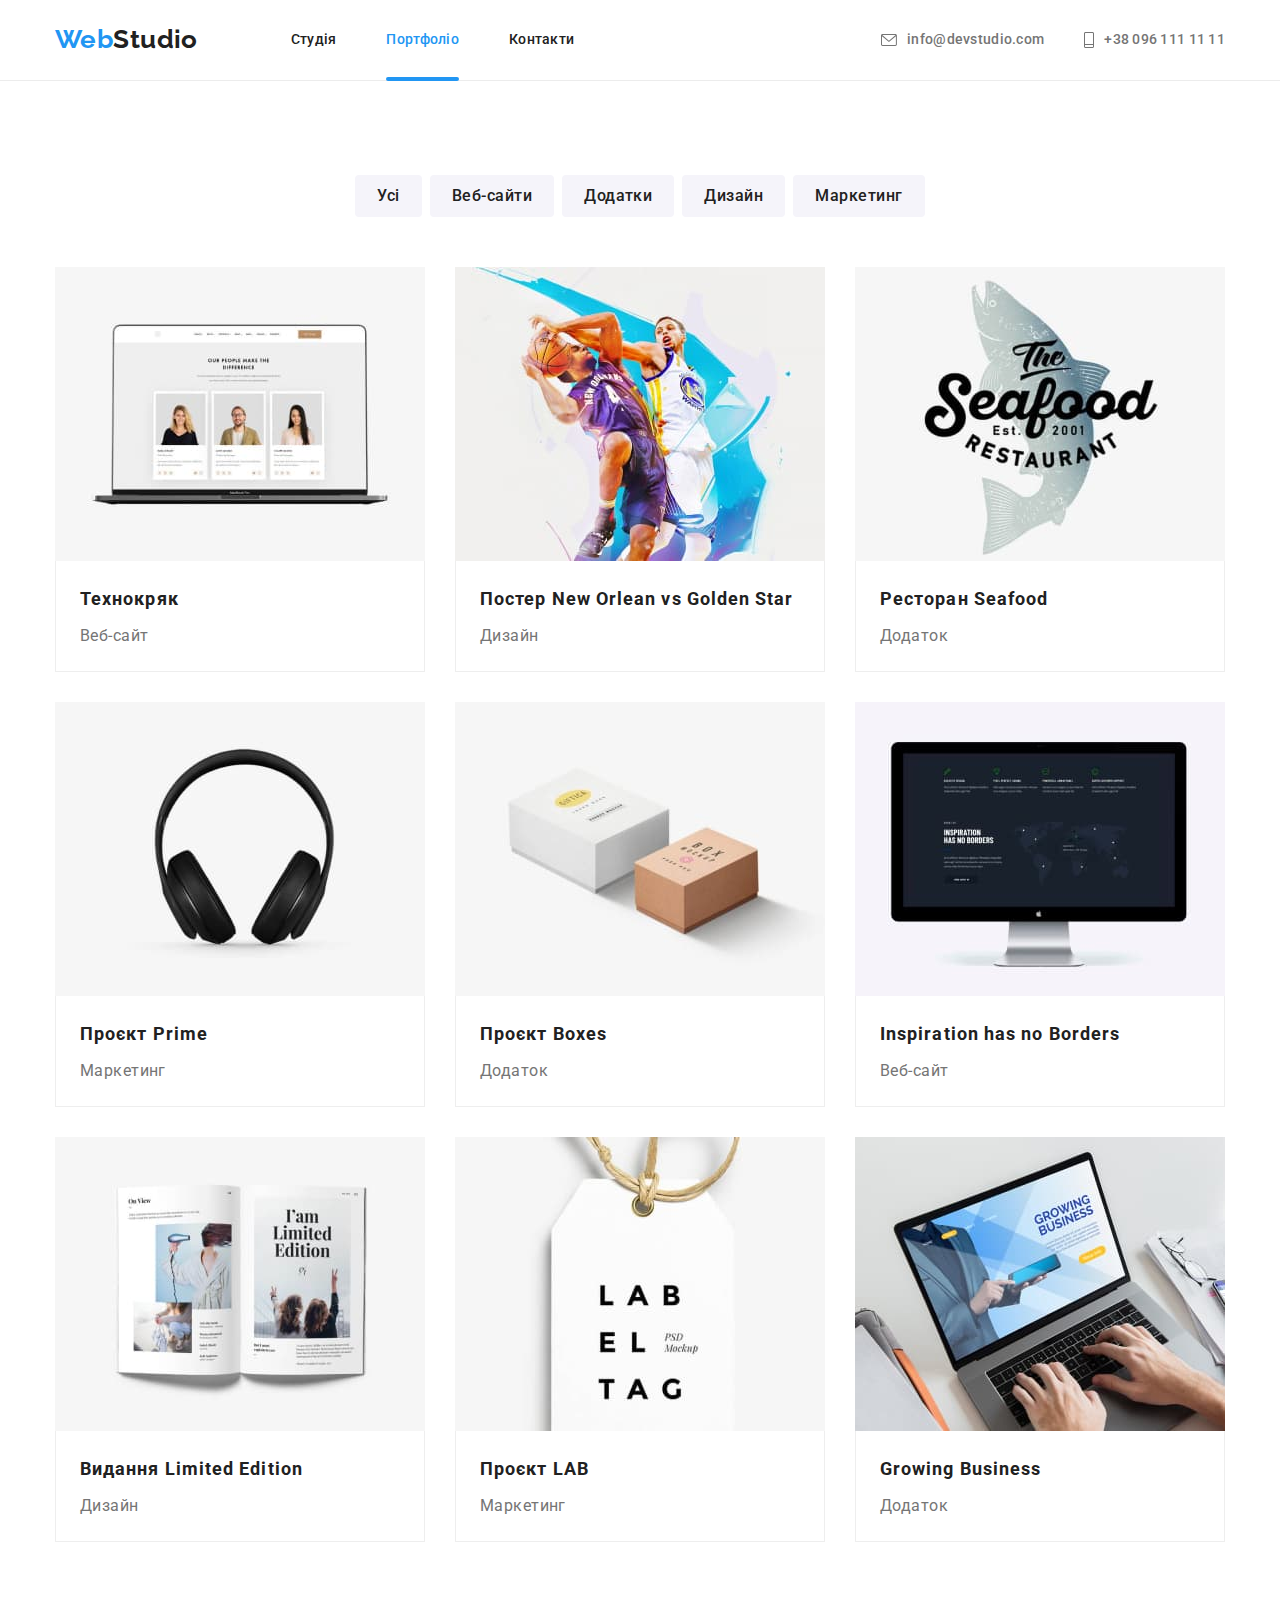
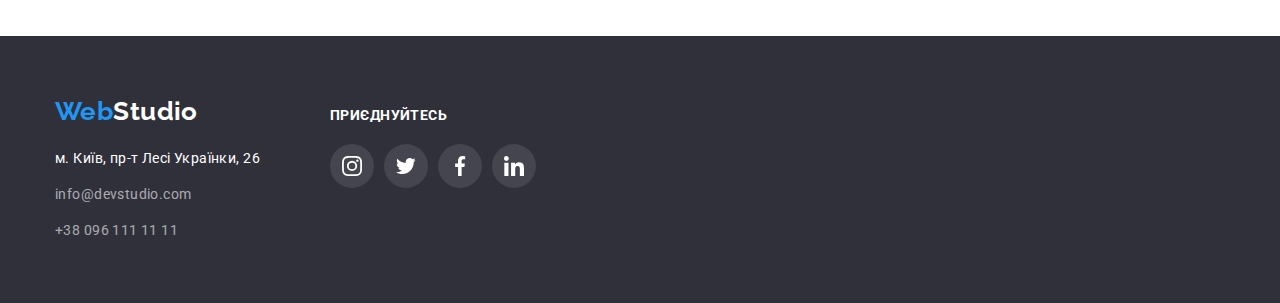
==== portfolio.html @ c4ae7ac5 "hw-06" ====
<!DOCTYPE html>
<html lang="uk">
  <head>
    <meta charset="UTF-8" />
    <meta http-equiv="X-UA-Compatible" content="IE=edge" />
    <meta name="viewport" content="width=device-width, initial-scale=1.0" />
    <title>Portfolio</title>
    <link
      rel="stylesheet"
      href="https://cdnjs.cloudflare.com/ajax/libs/modern-normalize/1.1.0/modern-normalize.min.css"
    />
    <link rel="stylesheet" href="./css/styles.css" />
    <link
      href="https://fonts.googleapis.com/css2?family=Raleway:wght@700&family=Roboto:wght@400;500;700;900&display=swap"
      rel="stylesheet"
    />
  </head>
  <body>
    <header>
      <div class="container">
        <nav class="site-nav">
          <a href="./index.html" class="header-logo logo link">Web<span>Studio</span></a>
          <ul class="site-nav-list list">
            <li class="site-nav-items">
              <a href="./index.html" class="site-nav-link link">Студія</a>
            </li>
            <li class="site-nav-items">
              <a href="./portfolio.html" class="site-nav-link link current">Портфоліо</a>
            </li>
            <li class="site-nav-items"><a href="" class="site-nav-link link">Контакти</a></li>
          </ul>
        </nav>
        <ul class="contact-list list">
          <li class="contact-list-items">
            <a href="mailto:info@devstudio.com" class="contact-link contact-link-mail link"
              ><svg class="contact-icons" width="16" height="12">
                <use href="./images/icons.svg#icon-mail"></use></svg
              >info@devstudio.com</a
            >
          </li>
          <li class="contact-list-items">
            <a href="tel:+380961111111" class="contact-link contact-link-tel link">
              <svg class="contact-icons" width="10" height="16">
                <use href="./images/icons.svg#icon-smartphone"></use></svg
              >+38 096 111 11 11</a
            >
          </li>
        </ul>
      </div>
    </header>
    <main>
      <section class="hero-section">
        <div class="container">
          <h1 class="visually-hidden">Портфоліо</h1>
          <ul class="filter-list list">
            <li class="filter-list-item">
              <button type="button" class="filter-btn btn">Усі</button>
            </li>
            <li class="filter-list-item">
              <button type="button" class="filter-btn btn">Веб-сайти</button>
            </li>
            <li class="filter-list-item">
              <button type="button" class="filter-btn btn">Додатки</button>
            </li>
            <li class="filter-list-item">
              <button type="button" class="filter-btn btn">Дизайн</button>
            </li>
            <li class="filter-list-item">
              <button type="button" class="filter-btn btn">Маркетинг</button>
            </li>
          </ul>
          <ul class="example-list list">
            <li class="example-list-item item">
              <a href="#" class="example-link">
                <div class="example-description">
                  <img
                    src="./images/portfolio-img-1.jpg"
                    alt="Технокряк"
                    width="370"
                    class="example-img img"
                  />
                  <div class="example-overlay">
                    <p class="example-description-text text">
                      Ресурс пропонує комплексні пропозиції з різним рівнем функціоналу та сервісів.
                      Все це дозволить відвідувачу отримати вичерпні відомості про компанію чи
                      приватну особу.
                    </p>
                  </div>
                </div>
                <div class="example-border">
                  <h2 class="example-title">Технокряк</h2>
                  <p class="example-text text">Веб-сайт</p>
                </div>
              </a>
            </li>
            <li class="example-list-item item">
              <a href="#" class="example-link">
                <div class="example-description">
                  <img
                    src="./images/portfolio-img-2.jpg"
                    alt="Постер New Orlean vs Golden Star"
                    width="370"
                    class="example-img img"
                  />
                  <div class="example-overlay">
                    <p class="example-description-text text">
                      Ресурс пропонує комплексні пропозиції з різним рівнем функціоналу та сервісів.
                      Все це дозволить відвідувачу отримати вичерпні відомості про компанію чи
                      приватну особу.
                    </p>
                  </div>
                </div>
                <div class="example-border">
                  <h2 class="example-title">Постер New Orlean vs Golden Star</h2>
                  <p class="example-text text">Дизайн</p>
                </div>
              </a>
            </li>
            <li class="example-list-item item">
              <a href="#" class="example-link">
                <div class="example-description">
                  <img
                    src="./images/portfolio-img-3.jpg"
                    alt="Ресторан Seafood"
                    width="370"
                    class="example-img img"
                  />
                  <div class="example-overlay">
                    <p class="example-description-text text">
                      Ресурс пропонує комплексні пропозиції з різним рівнем функціоналу та сервісів.
                      Все це дозволить відвідувачу отримати вичерпні відомості про компанію чи
                      приватну особу.
                    </p>
                  </div>
                </div>
                <div class="example-border">
                  <h2 class="example-title">Ресторан Seafood</h2>
                  <p class="example-text text">Додаток</p>
                </div>
              </a>
            </li>
            <li class="example-list-item item">
              <a href="#" class="example-link">
                <div class="example-description">
                  <img
                    src="./images/portfolio-img-4.jpg"
                    alt="Проєкт Prime"
                    width="370"
                    class="example-img img"
                  />
                  <div class="example-overlay">
                    <p class="example-description-text text">
                      Ресурс пропонує комплексні пропозиції з різним рівнем функціоналу та сервісів.
                      Все це дозволить відвідувачу отримати вичерпні відомості про компанію чи
                      приватну особу.
                    </p>
                  </div>
                </div>
                <div class="example-border">
                  <h2 class="example-title">Проєкт Prime</h2>
                  <p class="example-text text">Маркетинг</p>
                </div>
              </a>
            </li>
            <li class="example-list-item item">
              <a href="#" class="example-link">
                <div class="example-description">
                  <img
                    src="./images/portfolio-img-5.jpg"
                    alt="Проєкт Boxes"
                    width="370"
                    class="example-img img"
                  />
                  <div class="example-overlay">
                    <p class="example-description-text text">
                      Ресурс пропонує комплексні пропозиції з різним рівнем функціоналу та сервісів.
                      Все це дозволить відвідувачу отримати вичерпні відомості про компанію чи
                      приватну особу.
                    </p>
                  </div>
                </div>
                <div class="example-border">
                  <h2 class="example-title">Проєкт Boxes</h2>
                  <p class="example-text text">Додаток</p>
                </div>
              </a>
            </li>
            <li class="example-list-item item">
              <a href="#" class="example-link">
                <div class="example-description">
                  <img
                    src="./images/portfolio-img-6.jpg"
                    alt="Inspiration has no Borders"
                    width="370"
                    class="example-img img"
                  />
                  <div class="example-overlay">
                    <p class="example-description-text text">
                      Ресурс пропонує комплексні пропозиції з різним рівнем функціоналу та сервісів.
                      Все це дозволить відвідувачу отримати вичерпні відомості про компанію чи
                      приватну особу.
                    </p>
                  </div>
                </div>
                <div class="example-border">
                  <h2 class="example-title">Inspiration has no Borders</h2>
                  <p class="example-text text">Веб-сайт</p>
                </div>
              </a>
            </li>
            <li class="example-list-item item">
              <a href="#" class="example-link">
                <div class="example-description">
                  <img
                    src="./images/portfolio-img-9.jpg"
                    alt="Видання Limited Edition"
                    width="370"
                    class="example-img img"
                  />
                  <div class="example-overlay">
                    <p class="example-description-text text">
                      Ресурс пропонує комплексні пропозиції з різним рівнем функціоналу та сервісів.
                      Все це дозволить відвідувачу отримати вичерпні відомості про компанію чи
                      приватну особу.
                    </p>
                  </div>
                </div>
                <div class="example-border">
                  <h2 class="example-title">Видання Limited Edition</h2>
                  <p class="example-text text">Дизайн</p>
                </div>
              </a>
            </li>
            <li class="example-list-item item">
              <a href="#" class="example-link">
                <div class="example-description">
                  <img
                    src="./images/portfolio-img-8.jpg"
                    alt="Проєкт LAB"
                    width="370"
                    class="example-img img"
                  />
                  <div class="example-overlay">
                    <p class="example-description-text text">
                      Ресурс пропонує комплексні пропозиції з різним рівнем функціоналу та сервісів.
                      Все це дозволить відвідувачу отримати вичерпні відомості про компанію чи
                      приватну особу.
                    </p>
                  </div>
                </div>
                <div class="example-border">
                  <h2 class="example-title">Проєкт LAB</h2>
                  <p class="example-text text">Маркетинг</p>
                </div>
              </a>
            </li>
            <li class="example-list-item item">
              <a href="#" class="example-link">
                <div class="example-description">
                  <img
                    src="./images/portfolio-img-7.jpg"
                    alt="Growing Business"
                    width="370"
                    class="example-img img"
                  />
                  <div class="example-overlay">
                    <p class="example-description-text text">
                      Ресурс пропонує комплексні пропозиції з різним рівнем функціоналу та сервісів.
                      Все це дозволить відвідувачу отримати вичерпні відомості про компанію чи
                      приватну особу.
                    </p>
                  </div>
                </div>
                <div class="example-border">
                  <h2 class="example-title">Growing Business</h2>
                  <p class="example-text text">Додаток</p>
                </div>
              </a>
            </li>
          </ul>
        </div>
      </section>
    </main>
    <footer class="footer">
      <div class="container">
        <div class="footer-div">
          <div class="footer-adress">
            <a href="./index.html" class="footer-logo logo link">Web<span>Studio</span></a>
            <address class="footer-contact">
              <ul class="footer-contact-list list">
                <li class="footer-contact-item item">
                  <a
                    href="https://www.google.com.ua/maps/place/%D0%B1%D1%83%D0%BB.+%D0%9B%D0%B5%D1%81%D0%B8+%D0%A3%D0%BA%D1%80%D0%B0%D0%B8%D0%BD%D0%BA%D0%B8,+26,+%D0%9A%D0%B8%D0%B5%D0%B2,+%D0%A3%D0%BA%D1%80%D0%B0%D0%B8%D0%BD%D0%B0,+02000/@50.4265841,30.5361971,17z/data=!3m1!4b1!4m5!3m4!1s0x40d4cf0e033ecbe9:0x57a4dffefec77da0!8m2!3d50.4265807!4d30.5383858?hl=ru"
                    target="_blank"
                    rel="noreferrer noopener"
                    class="footer-contact-address link"
                    >м. Київ, пр-т Лесі Українки, 26</a
                  >
                </li>
                <li class="footer-contact-item item">
                  <a href="mailto:info@devstudio.com" class="footer-contact-link link"
                    >info@devstudio.com</a
                  >
                </li>
                <li class="footer-contact-item item">
                  <a href="tel:+380961111111" class="footer-contact-link link">+38 096 111 11 11</a>
                </li>
              </ul>
            </address>
          </div>
          <div class="footer-soc">
            <p class="footer-text text">Приєднуйтесь</p>
            <ul class="footer-soc-list list">
              <li class="footer-soc-item">
                <a class="footer-soc-link" href="#">
                  <svg class="footer-soc-icons" width="20" height="20">
                    <use href="./images/icons.svg#icon-instagram"></use>
                  </svg>
                </a>
              </li>
              <li class="footer-soc-item">
                <a class="footer-soc-link" href="#">
                  <svg class="footer-soc-icons" width="20" height="20">
                    <use href="./images/icons.svg#icon-twitter"></use>
                  </svg>
                </a>
              </li>
              <li class="footer-soc-item">
                <a class="footer-soc-link" href="#">
                  <svg class="footer-soc-icons" width="20" height="20">
                    <use href="./images/icons.svg#icon-facebook"></use>
                  </svg>
                </a>
              </li>
              <li class="footer-soc-item">
                <a class="footer-soc-link" href="#">
                  <svg class="footer-soc-icons" width="20" height="20">
                    <use href="./images/icons.svg#icon-linkedin"></use>
                  </svg>
                </a>
              </li>
            </ul>
          </div>
        </div>
      </div>
    </footer>
  </body>
</html>
---- css/styles.css ----
:root {
  --hero-text-color: #ffffff;
  --primary-text-color: #212121;
  --secondary-text-color: #757575;
  --primary-background-color: #ffffff;
  --secondary-background-color: #f5f4fa;
  --hero-footer-background-color: #2f303a;
  --accent: #2196f3;
  --footer-contact-link-color: rgba(255, 255, 255, 0.6);
  --btn-accent-color: #188ce8;
  --border: #ececec;
  --example-border: #eeeeee;
  --icon-primary-color: #afb1b8;
  --footer-bg-icon-color: rgba(255, 255, 255, 0.1);
  --thumb-overlay: rgba(47, 48, 58, 0.8);
  --backdrop: rgba(0, 0, 0, 0.2);
  --modal-close-icon-border: rgba(0, 0, 0, 0.1);
  --example-overlay: rgba(33, 150, 243, 0.9);
  --form-input-border: rgba(33, 33, 33, 0.2);
  --textarea-text-color: rgba(117, 117, 117, 0.5);
  --footer-input-border: rgba(255, 255, 255, 0.3);
}

body {
  font-family: 'Roboto', sans-serif;
  font-size: 14px;
  line-height: 1.71;
  letter-spacing: 0.03em;
  color: var(--secondary-text-color);
  background-color: var(--primary-background-color);
}

p,
h1,
h2,
h3,
h4,
h5,
h6,
ul,
ol {
  margin: 0;
  padding: 0;
}

.container {
  width: 1200px;
  margin-left: auto;
  margin-right: auto;
  padding-left: 15px;
  padding-right: 15px;
}

img {
  display: block;
}

.link {
  text-decoration: none;
  color: var(--primary-text-color);
  transition: color 250ms cubic-bezier(0.4, 0, 0.2, 1);
}

.link:hover,
.link:focus {
  color: var(--accent);
}

.list {
  list-style: none;
}

.title {
  margin-bottom: 50px;
  font-weight: 700;
  font-size: 36px;
  line-height: 1.16;
  text-align: center;
  color: var(--primary-text-color);
}

/* HEADER */

header {
  border-bottom: 1px solid var(--border);
}

.logo {
  display: flex;
  font-family: 'Raleway', sans-serif;
  font-weight: 700;
  font-size: 26px;
  line-height: 1.2;
  color: var(--accent);
}

.logo > span {
  color: var(--primary-text-color);
}

header .container {
  display: flex;
  align-items: center;
}

.site-nav {
  display: flex;
  align-items: center;
}

.site-nav-list {
  display: flex;
  align-items: center;
  margin-left: 93px;
}

.site-nav-items {
  display: flex;
  align-items: center;
  font-weight: 500;
  line-height: 1.14;
  letter-spacing: 0.02em;
  color: var(--primary-text-color);
}

.site-nav-items:not(:last-child) {
  margin-right: 50px;
}

.site-nav-link {
  position: relative;
  padding-top: 32px;
  padding-bottom: 32px;
}

.current {
  color: var(--accent);
}

.current::after {
  position: absolute;
  display: block;
  content: '';
  width: 100%;
  height: 4px;
  border: 2px solid;
  border-radius: 2px;
  bottom: -1px;
  background-color: var(--accent-color);
}

.contact-list {
  display: flex;
  margin-left: auto;
}

.contact-link {
  padding-top: 32px;
  padding-bottom: 32px;
}

.contact-list-items:not(:last-child) {
  margin-right: 40px;
}

.contact-link {
  display: flex;
  align-items: center;
  font-weight: 500;
  line-height: 1.14;
  letter-spacing: 0.02em;
  color: var(--secondary-text-color);
}

.contact-icons {
  margin-right: 10px;
  fill: currentColor;
}

/* MAIN */

.hero {
  padding-top: 200px;
  padding-bottom: 200px;
  background-color: var(--hero-footer-background-color);
  background-position: center;
  background-repeat: no-repeat;
  background-size: cover;
  background-image: linear-gradient(to right, rgba(47, 48, 58, 0.4), rgba(47, 48, 58, 0.4)),
    url('../images/hero-bg.jpg');
  max-width: 1600px;
  margin-left: auto;
  margin-right: auto;
}

.hero-title {
  width: 696px;
  margin: 0 auto 30px;
  font-weight: 900;
  font-size: 44px;
  line-height: 1.36;
  text-align: center;
  letter-spacing: 0.06em;
  text-transform: uppercase;
  color: var(--hero-text-color);
}

.btn {
  font-family: inherit;
  font-weight: 700;
  font-size: 16px;
  line-height: 1.88;
  letter-spacing: 0.06em;
  border-radius: 4px;
  color: var(--hero-text-color);
  background: var(--accent);
  border: none;
  cursor: pointer;
  display: block;
  transition: background-color 250ms cubic-bezier(0.4, 0, 0.2, 1);
}

.header-btn {
  padding: 10px 24px;
  margin: 0 auto;
  transition: background-color 250ms cubic-bezier(0.4, 0, 0.2, 1);
}

.btn:hover,
.btn:focus {
  background: var(--btn-accent-color);
}

.visually-hidden {
  position: absolute;
  width: 1px;
  height: 1px;
  margin: -1px;
  border: 0;
  padding: 0;
  white-space: nowrap;
  clip-path: inset(100%);
  clip: rect(0 0 0 0);
  overflow: hidden;
}

.features {
  padding-top: 94px;
  padding-bottom: 94px;
}

.features-list {
  display: flex;
}

.features-item {
  max-width: 270px;
}

.features-item::before {
  display: block;
  content: '';
  width: 270px;
  height: 120px;
  background-color: var(--secondary-background-color);
  background-position: center;
  background-repeat: no-repeat;
  margin-bottom: 30px;
}

.icon-antenna::before {
  background-image: url('../images/antenna.svg');
}

.icon-clock::before {
  background-image: url('../images/clock.svg');
}

.icon-diagram::before {
  background-image: url('../images/diagram.svg');
}

.icon-astronaut::before {
  background-image: url('../images/astronaut.svg');
}

.features-item:not(:last-child) {
  margin-right: 30px;
}

.features-title {
  margin-bottom: 10px;
  font-weight: 700;
  line-height: 1.14;
  text-transform: uppercase;
  color: var(--primary-text-color);
}

.work {
  padding-bottom: 94px;
}

.work-list {
  display: flex;
}

.work-list-item {
  flex-basis: calc((100%-90px) / 3);
}

.work-list-item:not(:last-child) {
  margin-right: 30px;
}

.thumb {
  position: relative;
}

.thumb-text {
  display: flex;
  position: absolute;
  bottom: 0;
  left: 0;
  width: 100%;
  height: 70px;
  font-weight: 700;
  line-height: 1.14;
  justify-content: center;
  align-items: center;
  text-transform: uppercase;
  color: var(--hero-text-color);
  background-color: var(--thumb-overlay);
}

.team-section {
  background-color: var(--secondary-background-color);
  padding-top: 94px;
  padding-bottom: 94px;
}

.team-title {
  margin-bottom: 50px;
  font-weight: 700;
  font-size: 36px;
  line-height: 1.16;
  text-align: center;
  color: var(--primary-text-color);
}

.team-list {
  display: flex;
}

.team-list-item {
  flex-basis: calc((100%-120px) / 4);
  background-color: var(--primary-background-color);
  box-shadow: 0px 1px 3px rgba(0, 0, 0, 0.12), 0px 1px 1px rgba(0, 0, 0, 0.14),
    0px 2px 1px rgba(0, 0, 0, 0.2);
  border-radius: 0px 0px 4px 4px;
}

.team-list-item:not(:last-child) {
  margin-right: 30px;
}

.worker {
  padding-top: 30px;
  padding-bottom: 30px;
}

.worker-name {
  margin-bottom: 10px;
  font-weight: 500;
  font-size: 16px;
  line-height: 1.18;
  text-align: center;
  color: var(--primary-text-color);
}

.worker-info {
  font-size: 16px;
  line-height: 1.18;
  text-align: center;
  margin-bottom: 16px;
}

.worker-soc-list {
  display: flex;
  justify-content: center;
  align-items: center;
}

.worker-soc-item {
  width: 44px;
  height: 44px;
}

.worker-soc-item:not(:last-child) {
  margin-right: 10px;
}

.worker-soc-link {
  display: flex;
  width: 100%;
  height: 100%;
  border-radius: 50%;
  justify-content: center;
  align-items: center;
  fill: var(--icon-primary-color);
  transition: background-color 250ms cubic-bezier(0.4, 0, 0.2, 1),
    fill 250ms cubic-bezier(0.4, 0, 0.2, 1);
}

.worker-soc-link:hover,
.worker-soc-link:focus {
  fill: var(--hero-text-color);
  background-color: var(--accent);
}

.clients-section {
  padding-top: 94px;
  padding-bottom: 94px;
}

.client-title {
  margin-bottom: 50px;
}

.clients-list {
  display: flex;
  justify-content: space-between;
  align-items: center;
}

.clients-item {
  width: 170px;
  height: 90px;
}

.clients-item:not(:last-child) {
  margin-right: 30px;
}

.clients-link {
  display: flex;
  width: 100%;
  height: 100%;
  border: 1px solid var(--icon-primary-color);
  border-radius: 4px;
  justify-content: center;
  align-items: center;
  fill: var(--icon-primary-color);
  transition: fill 250ms cubic-bezier(0.4, 0, 0.2, 1),
    border-color 250ms cubic-bezier(0.4, 0, 0.2, 1);
}

.clients-link:hover,
.clients-link:focus {
  border: 1px solid var(--accent);
  fill: var(--accent);
}

.footer {
  background-color: var(--hero-footer-background-color);
  padding-top: 60px;
  padding-bottom: 60px;
}

.footer-div {
  display: flex;
  align-items: baseline;
}

.footer-logo {
  display: inline-flex;
  margin-bottom: 20px;
}

.footer-logo > span {
  color: var(--hero-text-color);
}

.footer-contact {
  font-style: normal;
}

.footer-contact-address {
  color: var(--hero-text-color);
}

.footer-contact-item {
}

.footer-contact-item:not(:last-child) {
  margin-bottom: 12px;
}

.footer-contact-link {
  color: var(--footer-contact-link-color);
}

.footer-soc {
  margin-left: 70px;
}

.footer-text {
  margin-bottom: 20px;
  font-weight: 700;
  font-size: 14px;
  line-height: 1.14;
  text-transform: uppercase;
  color: var(--hero-text-color);
}
.footer-soc-list {
  display: flex;
}

.footer-soc-item {
  width: 44px;
  height: 44px;
}

.footer-soc-item:not(:last-child) {
  margin-right: 10px;
}

.footer-soc-link {
  display: flex;
  width: 100%;
  height: 100%;
  border-radius: 50%;
  justify-content: center;
  align-items: center;
  fill: var(--hero-text-color);
  background-color: var(--footer-bg-icon-color);
  transition: background-color 250ms cubic-bezier(0.4, 0, 0.2, 1);
}

.footer-soc-link:hover,
.footer-soc-link:focus {
  background-color: var(--accent);
}

.hero-section {
  padding-top: 94px;
  padding-bottom: 94px;
}

.filter-list {
  display: flex;
  margin-bottom: 50px;
  justify-content: center;
}

.filter-list-item:not(:last-child) {
  margin-right: 8px;
}

.filter-btn {
  font-weight: 500;
  font-size: 16px;
  line-height: 1.62;
  letter-spacing: 0.03em;
  color: var(--primary-text-color);
  border-radius: 4px;
  background: var(--secondary-background-color);
  padding: 8px 22px;
  transition: background-color 250ms cubic-bezier(0.4, 0, 0.2, 1),
    color 250ms cubic-bezier(0.4, 0, 0.2, 1), box-shadow 250ms cubic-bezier(0.4, 0, 0.2, 1);
}

.filter-btn:hover,
.filter-btn:focus {
  background: var(--accent);
  box-shadow: 0px 3px 1px rgba(0, 0, 0, 0.1), 0px 1px 2px rgba(0, 0, 0, 0.08),
    0px 2px 2px rgba(0, 0, 0, 0.12);
  color: var(--hero-text-color);
}

.example-list {
  display: flex;
  flex-wrap: wrap;
  margin: -15px;
}

.example-list-item {
  margin: 15px;
  color: var(--secondary-text-color);
  transition: box-shadow 250ms cubic-bezier(0.4, 0, 0.2, 1);
}

.example-list-item:hover,
.example-list-item:focus {
  box-shadow: 0px 1px 1px rgba(0, 0, 0, 0.12), 0px 4px 4px rgba(0, 0, 0, 0.06),
    1px 4px 6px rgba(0, 0, 0, 0.16);
}

.example-link {
  cursor: default;
  text-decoration: none;
  color: var(--secondary-text-color);
  display: block;
}

.example-description {
  position: relative;
  overflow: hidden;
}

.example-overlay {
  position: absolute;
  width: 100%;
  height: 100%;
  top: 0;
  left: 0;
  background-color: var(--example-overlay);
  transform: translateY(100%);
  transition: transform 250ms cubic-bezier(0.4, 0, 0.2, 1);
}

.example-list-item:hover .example-overlay,
.example-list-item:focus .example-overlay {
  transform: translateY(0);
}

.example-description-text {
  font-size: 18px;
  line-height: 1.55;
  color: var(--hero-text-color);
  padding: 63px 24px;
}

.example-border {
  border: 1px solid var(--example-border);
  border-top: none;
  padding: 20px 24px;
}

.example-title {
  font-weight: 700;
  font-size: 18px;
  line-height: 2;
  letter-spacing: 0.06em;
  color: var(--primary-text-color);
}

.example-text {
  margin-top: 4px;
  font-size: 16px;
  line-height: 1.88;
}

.backdrop {
  position: fixed;
  top: 0;
  left: 0;
  width: 100%;
  height: 100%;
  background-color: var(--backdrop);
}

.backdrop.is-hidden {
  opacity: 0;
  visibility: hidden;
  pointer-events: none;
}

.modal {
  position: relative;
  top: 50%;
  left: 50%;
  width: 528px;
  height: 580px;
  background-color: var(--primary-background-color);
  box-shadow: 0px 1px 3px rgba(0, 0, 0, 0.12), 0px 1px 1px rgba(0, 0, 0, 0.14),
    0px 2px 1px rgba(0, 0, 0, 0.2);
  border-radius: 4px;
  transform: translate(-50%, -50%);
}

.close-btn {
  position: absolute;
  display: flex;
  cursor: pointer;
  top: 8px;
  right: 8px;
  justify-content: center;
  align-items: center;
  background-color: transparent;
  border-radius: 50%;
  border: 1px solid var(--modal-close-icon-border);
  width: 30px;
  height: 30px;
}

.close-btn:hover,
.close-btn:focus{
  fill: var(--accent);
  transition: fill 250ms cubic-bezier(0.4, 0, 0.2, 1);
}

.form{
  width: 528px;
  margin-left: auto;
  margin-right: auto;
  padding: 40px;
}

.form-title{
  font-weight: 700;
  font-size: 20px;
  line-height: 1.15;
  text-align: center;
  letter-spacing: 0.03em;
  color: var(--primary-text-color);
  margin-bottom: 12px;
}

.form-field{
  position: relative;
  display: flex;
  flex-direction: column;
}

.form-field:not(:last-child){
  margin-bottom: 10px;
}

.form-label{
  font-weight: 400;
  font-size: 12px;
  line-height: 1.16;
  letter-spacing: 0.01em;
  margin-bottom: 4px;
  color: var(--secondary-text-color);
}

.form-input{
  width: 100%;
  padding: 12px 42px;
  margin: 0;
  border: 1px solid var(--form-input-border);
  border-radius: 4px;
  transition: border-color 250ms cubic-bezier(0.4, 0, 0.2, 1);
}

.form-input:hover,
.form-input:focus{
  outline: none;
  border-color: var(--accent);
  transition: border-color 250ms cubic-bezier(0.4, 0, 0.2, 1);
}

.form-icon{
  position: absolute;
  top: 50%;
  left: 0;
  margin-left: 12px;
  transition: fill 250ms cubic-bezier(0.4, 0, 0.2, 1);
}

.form-input:hover ~ .form-icon,
.form-input:focus ~ .form-icon{
  fill: var(--accent);
  transition: fill 250ms cubic-bezier(0.4, 0, 0.2, 1);
}

textarea {
  resize: none;
  width: 100%;
  height: 120px;
  border: 1px solid var(--form-input-border);
  border-radius: 4px;
  padding: 12px 16px;
  font-size: 12px;
  line-height: 1.16;
  letter-spacing: 0.01em;
  transition: border-color 250ms cubic-bezier(0.4, 0, 0.2, 1);
}

textarea:focus,
textarea:hover{
  outline: none;
  border-color: var(--accent);
  transition: fill 250ms cubic-bezier(0.4, 0, 0.2, 1);
}

.form-comment::placeholder{
  font-size: 12px;
  line-height: 1.16;
  letter-spacing: 0.01em;
  color: var(--textarea-text-color);
}

.form-field-policy{
  padding-left: 12px;
  margin-top: 20px;
  margin-bottom: 30px;
}

.form-policy{
  display: flex;
  align-items: center;
}

.form-checkbox{
  position: absolute;
  width: 1px;
  height: 1px;
  margin: -1px;
  border: 0;
  padding: 0;
  clip: rect(0 0 0 0);
  overflow: hidden;
}

.icon{
  width: 16px;
  height: 16px;
  margin-right: 8px;
  border: 2px solid var(--primary-text-color);
  border-radius: 2px;
  transition: border-radius 250ms cubic-bezier(0.4, 0, 0.2, 1);
}

.form-checkbox:checked + .icon{
  background-color: var(--accent);
  background-image: url(../images/Check.svg);
  border: transparent;
  background-repeat: no-repeat;
  background-position: center;
}

.form-link{
  margin-left: 4px;
  color: var(--accent);
}

.form-btn{
  margin: 0 auto;
  padding: 10px 52px;
  background-color: var(--accent);
  box-shadow: 0px 4px 4px rgba(0, 0, 0, 0.15);
  transition: background-color 250ms cubic-bezier(0.4, 0, 0.2, 1);
}

.form-btn:hover,
.form-btn:focus{
  background-color: var(--btn-accent-color);
  transition: background-color 250ms cubic-bezier(0.4, 0, 0.2, 1)
}

.footer-form-field{
  width: 570px;
  margin-left: 93px;
}

.footer-form-input{
  width: 358px;
  height: 50px;
  background-color: transparent;
  border: 1px solid var(--footer-input-border);
  border-radius: 4px;
  padding: 0 16px;
  outline: none;
  color: var(--hero-text-color);
}

.footer-form-btn{
  display: inline-flex;
  align-items: center;
  padding: 10px 28px;
  margin-left: 12px;
  box-shadow: 0px 4px 4px rgba(0, 0, 0, 0.15);
}

.footer-form-btn::after{
  content: "";
  width: 24px;
  height: 24px;
  margin-left: 10px;
  background-image: url(../images/submit.svg);
}
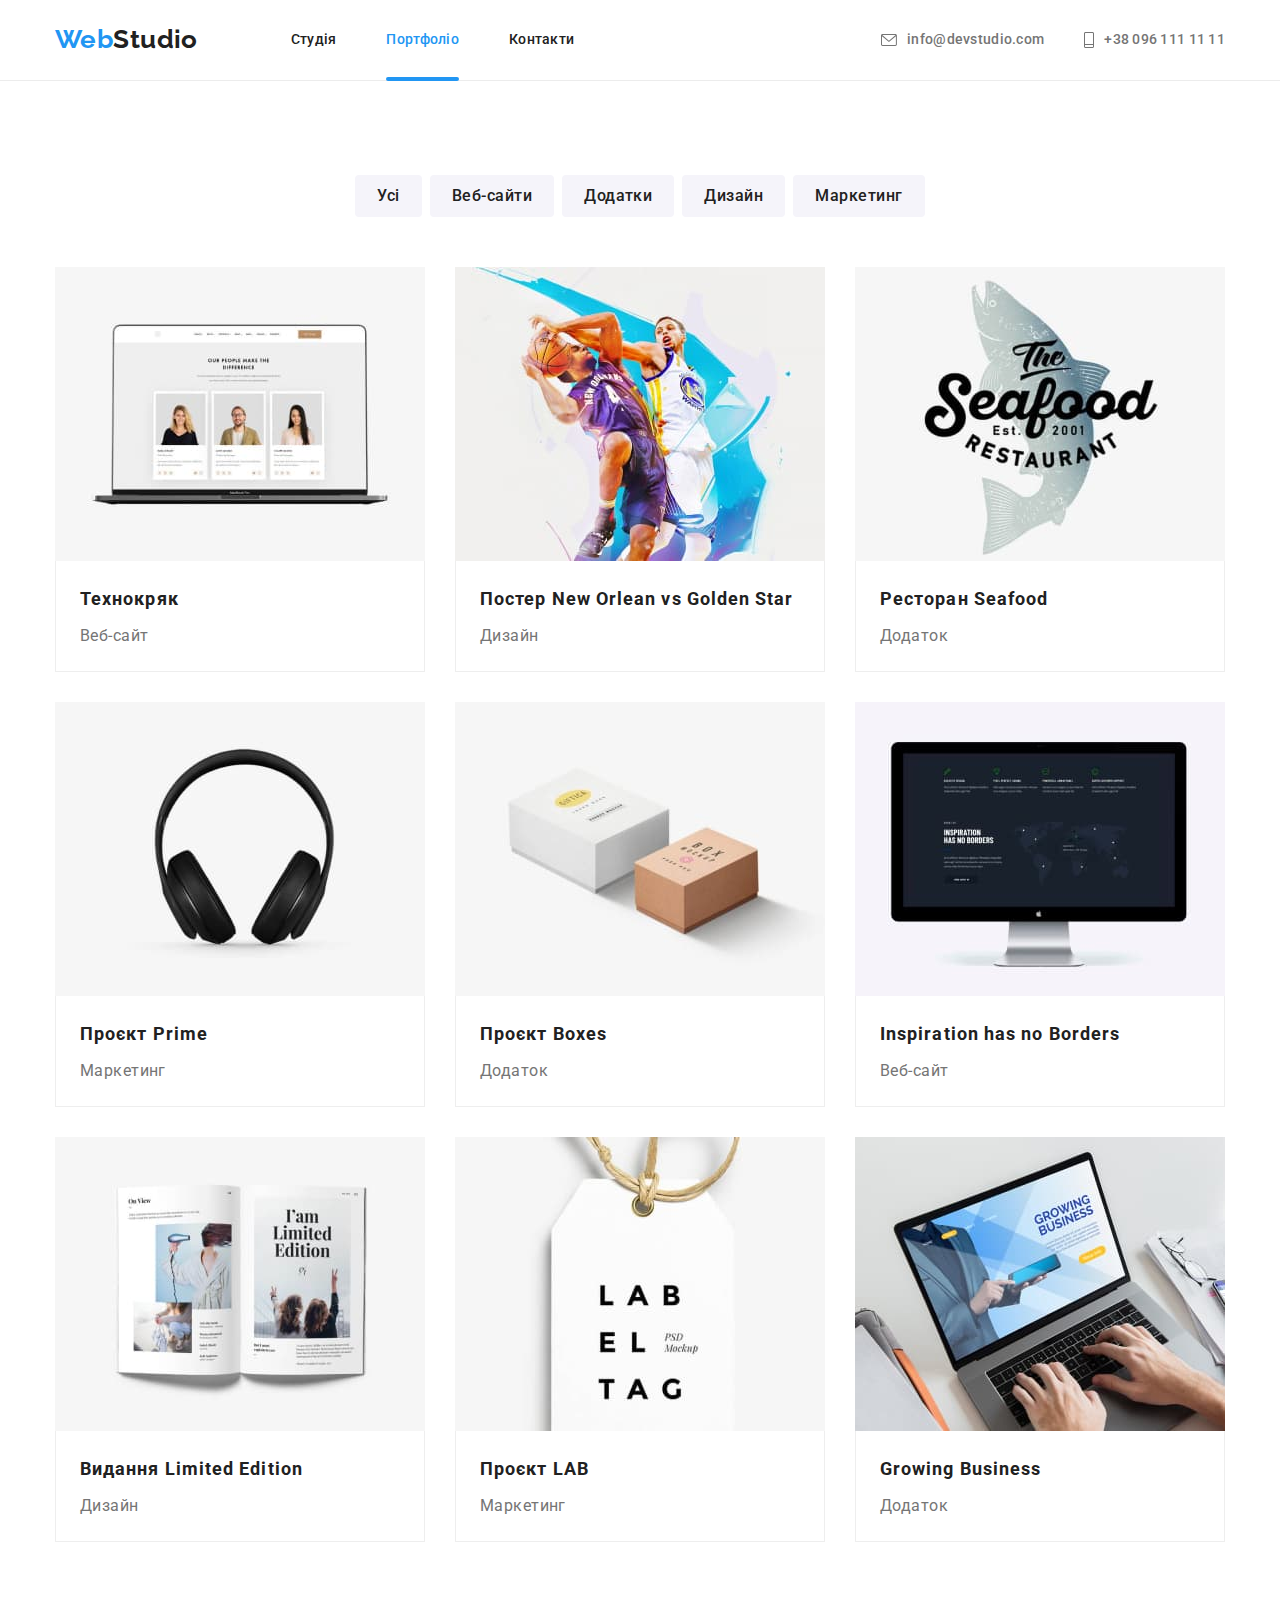
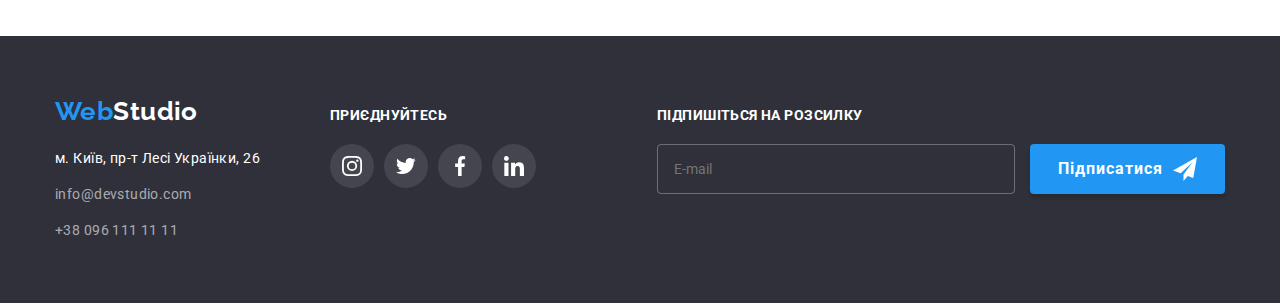
==== commit 479ec5f4: "upd-hw-06" ====
--- a/portfolio.html
+++ b/portfolio.html
@@ -341,6 +341,13 @@
               </li>
             </ul>
           </div>
+          <div class="footer-form-field">
+            <form>
+              <p class="footer-text text">Підпишіться на розсилку</p>
+              <input class="footer-form-input" type="text" placeholder="E-mail" />
+              <button class="footer-form-btn btn" type="submit">Підписатися</button>
+            </form>
+          </div>
         </div>
       </div>
     </footer>
--- a/css/styles.css
+++ b/css/styles.css
@@ -596,7 +596,6 @@
 }
 
 .example-link {
-  cursor: default;
   text-decoration: none;
   color: var(--secondary-text-color);
   display: block;
@@ -700,7 +699,6 @@
 }
 
 .form{
-  width: 528px;
   margin-left: auto;
   margin-right: auto;
   padding: 40px;
@@ -793,7 +791,8 @@
 }
 
 .form-field-policy{
-  padding-left: 12px;
+  display: flex;
+  justify-content: center;
   margin-top: 20px;
   margin-bottom: 30px;
 }
@@ -847,12 +846,10 @@
 .form-btn:hover,
 .form-btn:focus{
   background-color: var(--btn-accent-color);
-  transition: background-color 250ms cubic-bezier(0.4, 0, 0.2, 1)
 }
 
 .footer-form-field{
-  width: 570px;
-  margin-left: 93px;
+  margin-left: auto;
 }
 
 .footer-form-input{
